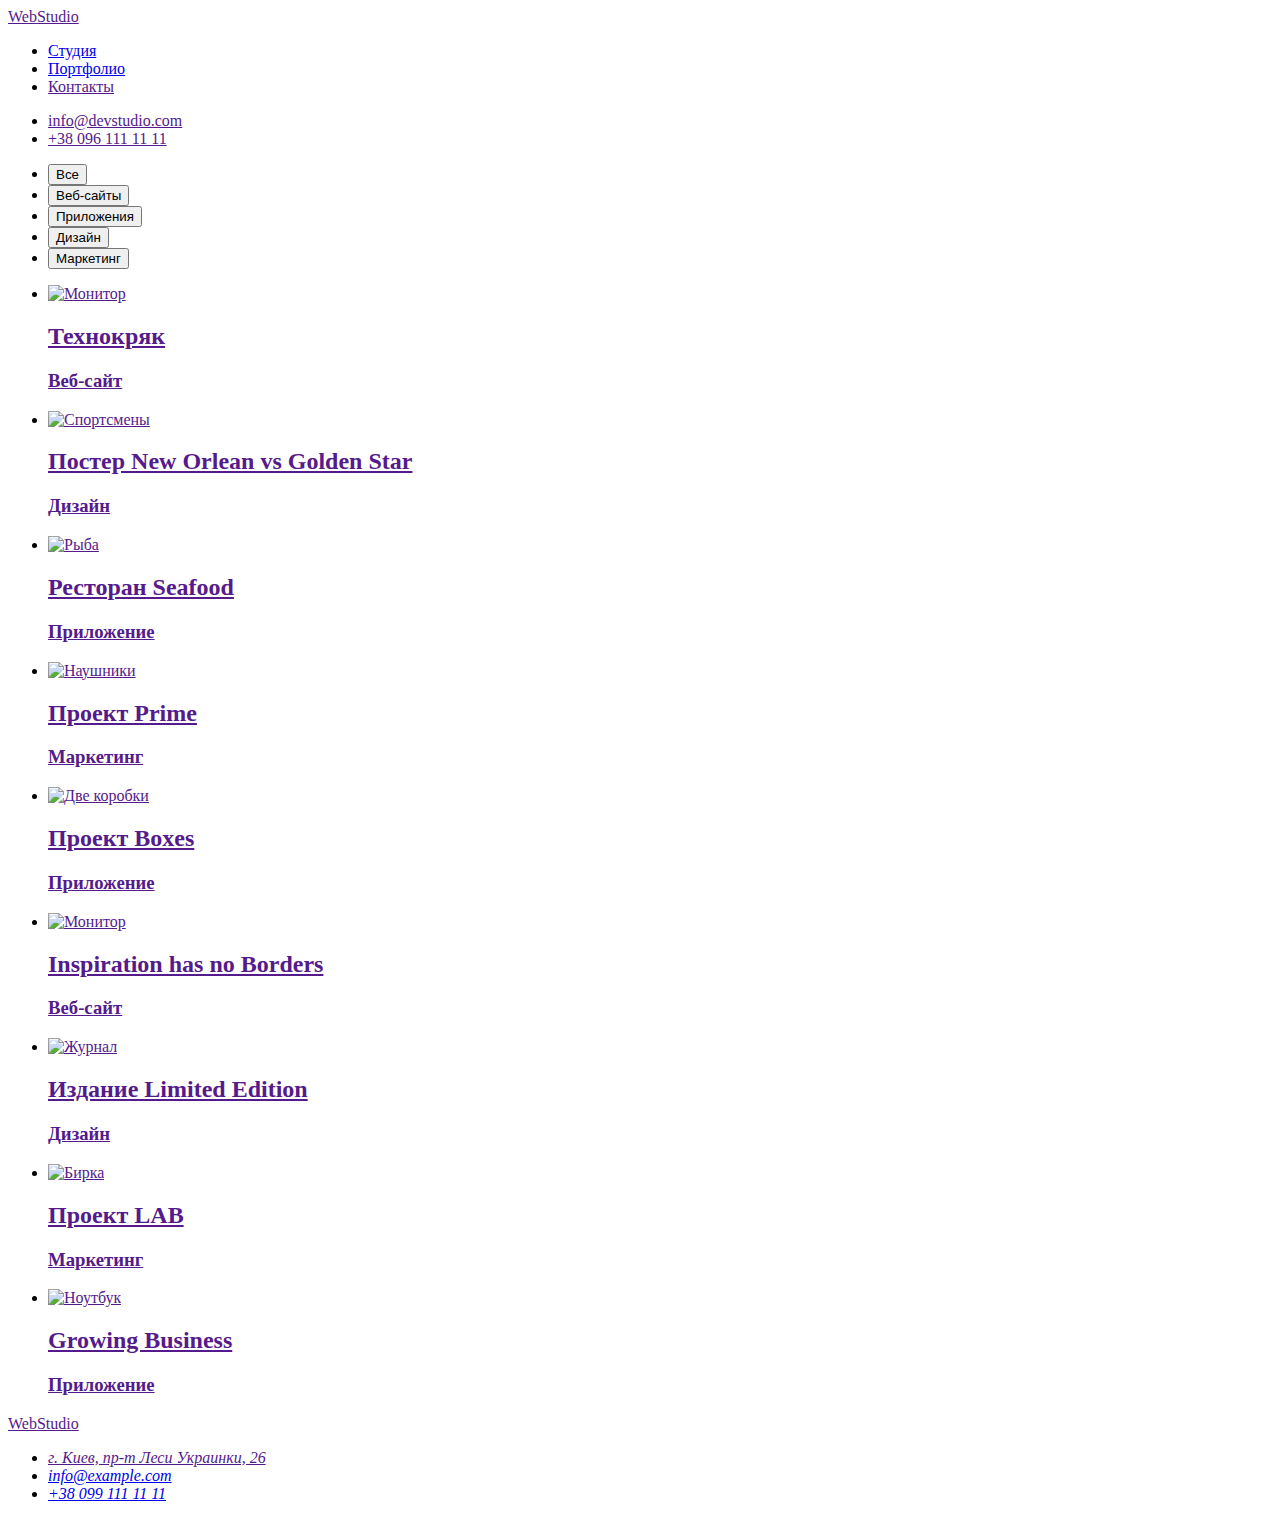
==== portfolio.html @ 27b22e04 "Create portfolio.html" ====
<!DOCTYPE html>
<html lang="ru">
<head>
    <meta charset="UTF-8">
    <meta http-equiv="X-UA-Compatible" content="IE=edge">
    <meta name="viewport" content="width=device-width, initial-scale=1.0">
    <title>Document</title>
    <link rel="preconnect" href="https://fonts.googleapis.com">
    <link rel="preconnect" href="https://fonts.gstatic.com" crossorigin>
    <link href="https://fonts.googleapis.com/css2?family=Raleway:wght@700&family=Roboto:wght@400;500;700;900&display=swap"
        rel="stylesheet">
    <link rel="stylesheet" href="https://cdnjs.cloudflare.com/ajax/libs/modern-normalize/1.1.0/modern-normalize.min.css"
        integrity="sha512-wpPYUAdjBVSE4KJnH1VR1HeZfpl1ub8YT/NKx4PuQ5NmX2tKuGu6U/JRp5y+Y8XG2tV+wKQpNHVUX03MfMFn9Q=="
        crossorigin="anonymous" referrerpolicy="no-referrer" />
    <link rel="stylesheet" href="./css/reset.css">    
    <link rel="stylesheet" href="./css/styles.css" />
    </head>
        <body>
        <!--Верхня лінія-->
        <header>
            <div class="container header-conteiner">
            <a href="" class="logo">Web<span class="head">Studio</span></a>
    
            <nav>
                <ul class="menu-nav">
                    <li class="list"><a href="./index.html" class="site-nav">Студия</a></li>
                    <li class="list"><a href="./portfolio.html" class="site-nav current">Портфолио</a></li>
                    <li class="list"><a href="" class="site-nav">Контакты</a></li>
                </ul>
    
            </nav>
    
    
            <ul class="auth-header">
                <li class="list"><a href="" class="link-mail">info@devstudio.com</a></li>
                <li class="list"><a href="" class="link-tel">+38 096 111 11 11</a></li>
            </ul>
            </div>
        </header>
<main>
    <!--Портфоліо-->
    <section class="section">
        <div class="container">
        <ul class="filter-conteiner">
            <li class="filter-list"><button class="list filter-btn" type="button">Все</button></li>
            <li class="filter-list"><button class="list filter-btn" type="button">Веб-сайты</button></li>
            <li class="filter-list"><button class="list filter-btn" type="button">Приложения</button></li>
            <li class="filter-list"><button class="list filter-btn" type="button">Дизайн</button></li>
            <li class="filter-list"><button class="list filter-btn" type="button">Маркетинг</button></li>
        </ul>
        <h1 hidden>Проэкты</h1>
        <ul class="project">
            <li class="item">
                <a href="" class="link">
                    <img class="item-img" src="./images/img5.jpg" alt="Монитор" width="370" height="294">
                    <div class="project-card">
                        <h2 class="project-title">Технокряк</h2>
                        <h3 class="site-title">Веб-сайт</h3>
                    </div>
                </a>
            </li>
            <li class="item">
                <a href="" class="link">
                    <img class="item-img" src="./images/img6.jpg" alt="Спортсмены" width="370" height="294">
                    <div class="project-card">
                        <h2 class="project-title">Постер New Orlean vs Golden Star</h2>
                        <h3 class="site-title">Дизайн</h3>
                    </div>
                </a>
            </li>
            <li class="item">
                <a href="" class="link">
                    <img class="item-img" src="./images/img7.jpg" alt="Рыба" width="370" height="294">
                    <div class="project-card">
                        <h2 class="project-title">Ресторан Seafood</h2>
                        <h3 class="site-title">Приложение</h3>
                    </div>
                </a>
            </li>
            <li class="item">
                <a href="" class="link">
                    <img class="item-img" src="./images/img8.jpg" alt="Наушники" width="370" height="294">
                    <div class="project-card">
                        <h2 class="project-title">Проект Prime</h2>
                        <h3 class="site-title">Маркетинг</h3>
                    </div>
                </a>
            </li>
            <li class="item">
                <a href="" class="link">
                    <img class="item-img" src="./images/img9.jpg" alt="Две коробки" width="370" height="294">
                    <div class="project-card">
                        <h2 class="project-title">Проект Boxes</h2>
                        <h3 class="site-title">Приложение</h3>
                    </div>
                </a>
            </li>
            <li class="item">
                <a href="" class="link">
                    <img class="item-img" src="./images/img10.jpg" alt="Монитор" width="370" height="294">
                    <div class="project-card">
                        <h2 class="project-title">Inspiration has no Borders</h2>
                        <h3 class="site-title">Веб-сайт</h3>
                    </div>
                </a>
            </li>
            <li class="item">
                <a href="" class="link">
                    <img class="item-img" src="./images/img11.jpg" alt="Журнал" width="370" height="294">
                    <div class="project-card">
                        <h2 class="project-title">Издание Limited Edition</h2>
                        <h3 class="site-title">Дизайн</h3>
                    </div>
                </a>
            </li>
            <li class="item">
                <a href="" class="link">
                    <img src="./images/img12.jpg" alt="Бирка" width="370" height="294">
                    <div class="project-card">
                        <h2 class="project-title">Проект LAB</h2>
                        <h3 class="site-title">Маркетинг</h3>
                    </div>
                </a>
            </li>
            <li class="item">
                <a href="" class="link">
                    <img class="item-img" src="./images/img13.jpg" alt="Ноутбук" width="370" height="294">
                    <div class="project-card">
                        <h2 class="project-title">Growing Business</h2>
                        <h3 class="site-title">Приложение</h3>
                    </div>
                </a>
            </li>

        </ul>
        </div>
   </section>

</main>
<!--Підвал-->
<footer>
    <div class="container">
        <a href="" class="logo foot-logo">Web<span class="foot">Studio</span></a>
        <address>
            <div class="footer-address">
                <ul>
                    <li class="list foot-list">
                        <a href="" class="foot-link">г. Киев, пр-т Леси Украинки, 26</a>
                    </li>
                    <li class="list foot-list">
                        <a href="mailto:info@example.com" class="foot-mail">info@example.com</a>
                    </li>
                    <li class="list foot-list">
                        <a href="tel:+380991111111" class="foot-tel">+38 099 111 11 11</a>
                    </li>
                </ul>
            </div>
        </address>
    </div>
</footer>
</body>
</html>
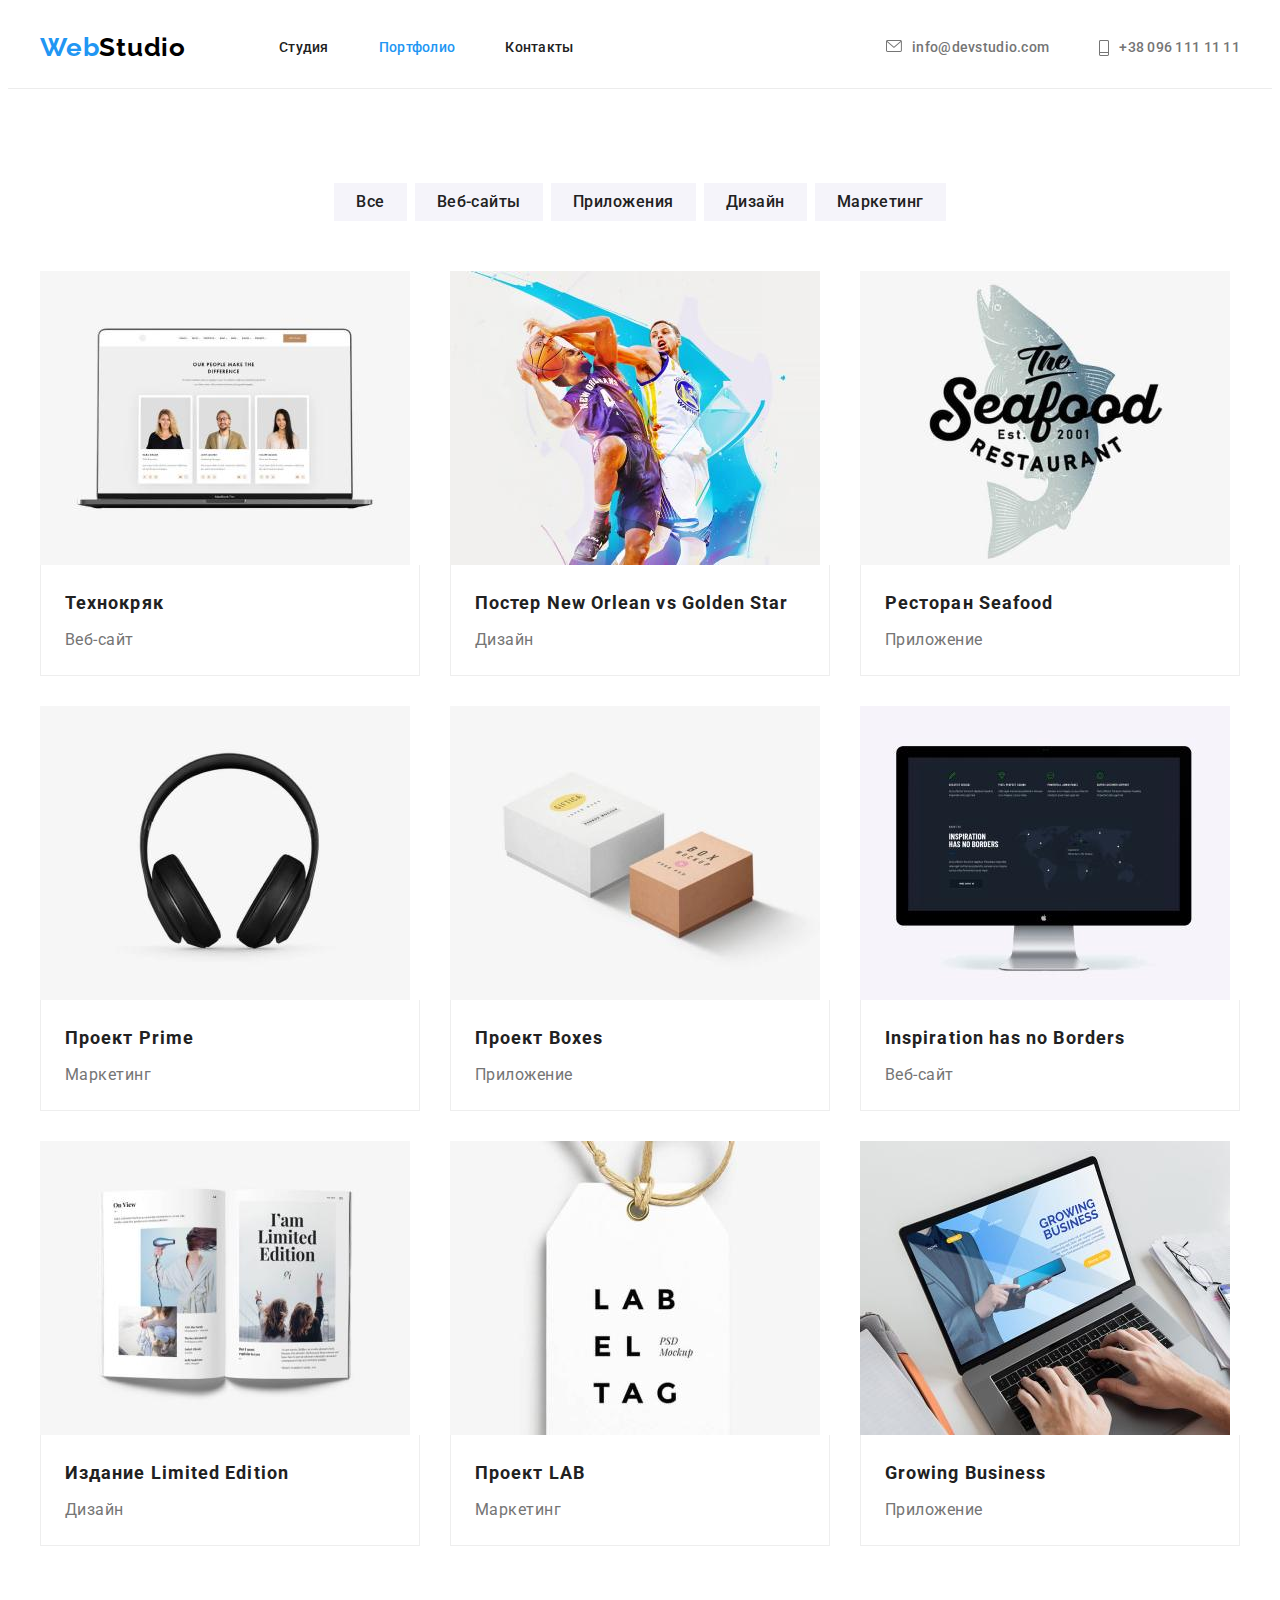
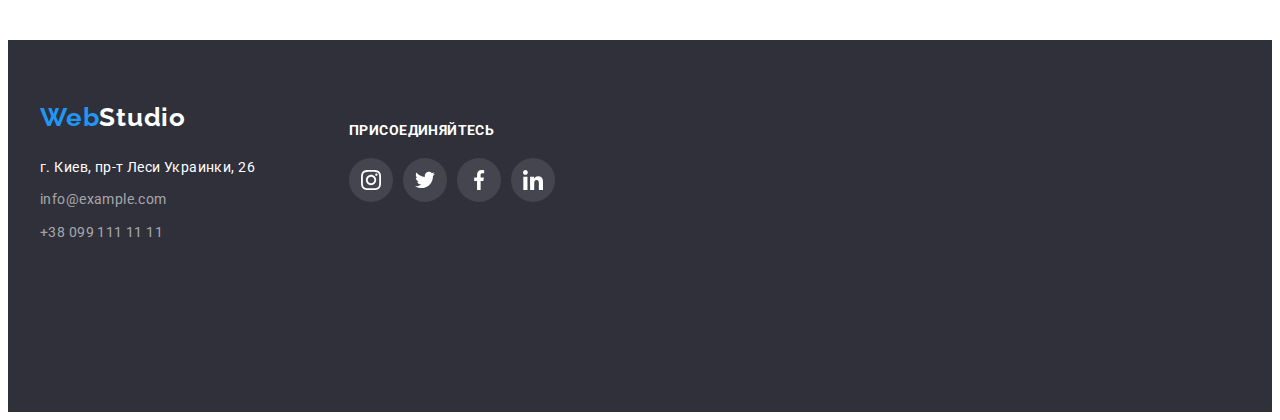
==== commit e25e914d: "Update portfolio.html" ====
--- a/portfolio.html
+++ b/portfolio.html
@@ -32,8 +32,14 @@
     
     
             <ul class="auth-header">
-                <li class="list"><a href="" class="link-mail">info@devstudio.com</a></li>
-                <li class="list"><a href="" class="link-tel">+38 096 111 11 11</a></li>
+                <li class="list"><a href="" class="link-mail"><svg class="header-mail-icon" width="16" height="12">
+                            <use href="./images/icon.svg#icon-envelope"></use>
+                            </use>
+                        </svg> info@devstudio.com</a></li>
+                <li class="list"><a href="" class="link-tel"><svg class="header-tel-icon" width="10" height="16">
+                            <use href="./images/icon.svg#icon-Vector"></use>
+                            </use>
+                        </svg>+38 096 111 11 11</a></li>
             </ul>
             </div>
         </header>
@@ -51,7 +57,7 @@
         <h1 hidden>Проэкты</h1>
         <ul class="project">
             <li class="item">
-                <a href="" class="link">
+                <a href="" class="link project-link">
                     <img class="item-img" src="./images/img5.jpg" alt="Монитор" width="370" height="294">
                     <div class="project-card">
                         <h2 class="project-title">Технокряк</h2>
@@ -60,7 +66,7 @@
                 </a>
             </li>
             <li class="item">
-                <a href="" class="link">
+                <a href="" class="link project-link">
                     <img class="item-img" src="./images/img6.jpg" alt="Спортсмены" width="370" height="294">
                     <div class="project-card">
                         <h2 class="project-title">Постер New Orlean vs Golden Star</h2>
@@ -69,7 +75,7 @@
                 </a>
             </li>
             <li class="item">
-                <a href="" class="link">
+                <a href="" class="link project-link">
                     <img class="item-img" src="./images/img7.jpg" alt="Рыба" width="370" height="294">
                     <div class="project-card">
                         <h2 class="project-title">Ресторан Seafood</h2>
@@ -78,7 +84,7 @@
                 </a>
             </li>
             <li class="item">
-                <a href="" class="link">
+                <a href="" class="link project-link">
                     <img class="item-img" src="./images/img8.jpg" alt="Наушники" width="370" height="294">
                     <div class="project-card">
                         <h2 class="project-title">Проект Prime</h2>
@@ -87,7 +93,7 @@
                 </a>
             </li>
             <li class="item">
-                <a href="" class="link">
+                <a href="" class="link project-link">
                     <img class="item-img" src="./images/img9.jpg" alt="Две коробки" width="370" height="294">
                     <div class="project-card">
                         <h2 class="project-title">Проект Boxes</h2>
@@ -96,7 +102,7 @@
                 </a>
             </li>
             <li class="item">
-                <a href="" class="link">
+                <a href="" class="link project-link">
                     <img class="item-img" src="./images/img10.jpg" alt="Монитор" width="370" height="294">
                     <div class="project-card">
                         <h2 class="project-title">Inspiration has no Borders</h2>
@@ -105,7 +111,7 @@
                 </a>
             </li>
             <li class="item">
-                <a href="" class="link">
+                <a href="" class="link project-link">
                     <img class="item-img" src="./images/img11.jpg" alt="Журнал" width="370" height="294">
                     <div class="project-card">
                         <h2 class="project-title">Издание Limited Edition</h2>
@@ -114,7 +120,7 @@
                 </a>
             </li>
             <li class="item">
-                <a href="" class="link">
+                <a href="" class="link project-link">
                     <img src="./images/img12.jpg" alt="Бирка" width="370" height="294">
                     <div class="project-card">
                         <h2 class="project-title">Проект LAB</h2>
@@ -123,7 +129,7 @@
                 </a>
             </li>
             <li class="item">
-                <a href="" class="link">
+                <a href="" class="link project-link">
                     <img class="item-img" src="./images/img13.jpg" alt="Ноутбук" width="370" height="294">
                     <div class="project-card">
                         <h2 class="project-title">Growing Business</h2>
@@ -139,23 +145,59 @@
 </main>
 <!--Підвал-->
 <footer>
-    <div class="container">
-        <a href="" class="logo foot-logo">Web<span class="foot">Studio</span></a>
-        <address>
-            <div class="footer-address">
-                <ul>
-                    <li class="list foot-list">
-                        <a href="" class="foot-link">г. Киев, пр-т Леси Украинки, 26</a>
-                    </li>
-                    <li class="list foot-list">
-                        <a href="mailto:info@example.com" class="foot-mail">info@example.com</a>
-                    </li>
-                    <li class="list foot-list">
-                        <a href="tel:+380991111111" class="foot-tel">+38 099 111 11 11</a>
-                    </li>
-                </ul>
-            </div>
-        </address>
+    <div class="container footer-conteiner">
+        <div class="address-logo">
+            <a href="" class="logo foot-logo">Web<span class="foot">Studio</span></a>
+            <address>
+                <div class="footer-address">
+                    <ul>
+                        <li class="list foot-list">
+                            <a href="" class="foot-link">г. Киев, пр-т Леси Украинки, 26</a>
+                        </li>
+                        <li class="list foot-list">
+                            <a href="mailto:info@example.com" class="foot-mail">info@example.com</a>
+                        </li>
+                        <li class="list foot-list">
+                            <a href="tel:+380991111111" class="foot-tel">+38 099 111 11 11</a>
+                        </li>
+                    </ul>
+                </div>
+            </address>
+        </div>
+
+        <div class="social-slogan">
+            <p class="slogan">присоединяйтесь</p>
+            <ul class="team-social-list list">
+                <li class="team-social-item">
+                    <a href="" class="slogan-social-link">
+                        <svg class="slogan-social-icon" width="20" height="20">
+                            <use href='./images/icon.svg#icon-instagram'></use>
+                        </svg>
+                    </a>
+                </li>
+                <li class="team-social-item">
+                    <a href="" class="slogan-social-link">
+                        <svg class="slogan-social-icon" width="20" height="20">
+                            <use href='./images/icon.svg#icon-twitter'></use>
+                        </svg>
+                    </a>
+                </li>
+                <li class="team-social-item">
+                    <a href="" class="slogan-social-link">
+                        <svg class="slogan-social-icon" width="20" height="20">
+                            <use href='./images/icon.svg#icon-facebook'></use>
+                        </svg>
+                    </a>
+                </li>
+                <li class="team-social-item">
+                    <a href="" class="slogan-social-link">
+                        <svg class="slogan-social-icon" width="20" height="20">
+                            <use href='./images/icon.svg#icon-linkedin'></use>
+                        </svg>
+                    </a>
+                </li>
+            </ul>
+        </div>
     </div>
 </footer>
 </body>
--- a/css/styles.css
+++ b/css/styles.css
@@ -0,0 +1,554 @@
+:root {
+	--accent-color: #2196f3;
+	--second-logo-color: #000000;
+	--main-color: #ffffff;
+	--second-color: #212121;
+	--link-color: #ffffff96;
+	--text-color: #757575;
+	--second-bg-color: #f5f4fa;
+	--main-bg-color: #e5e5e5;
+	--foot-bg-color: #2f303a;
+	--btn-hover-color: #188ce8;
+	--stroke-color: #eeeeee;
+	--line-color: #ececec;
+	--icon-color: #afb1b8;
+}
+
+body {
+	font-family: Roboto, sans-serif;
+	background-color: var(--main-color);
+	color: var(--text-color);
+}
+ul {
+	list-style: none;
+	padding: 0;
+}
+ul,
+li,
+nav,
+span {
+	display: inline-block;
+}
+
+img {
+	display: block;
+	max-width: 100%;
+	height: auto;
+}
+/*-------Верхня лінія--------*/
+/*-------1600*80--------*/
+.logo {
+	font-family: Raleway;
+	font-style: normal;
+	font-weight: 700;
+	font-size: 26px;
+	line-height: 1.38;
+	letter-spacing: 0.03em;
+	text-decoration: inherit;
+	margin-right: 93px;
+	color: var(--accent-color);
+}
+span.head {
+	color: var(--second-logo-color);
+}
+.site-nav {
+	display: block;
+	padding-top: 32px;
+	padding-bottom: 32px;
+	font-weight: 500;
+	font-size: 14px;
+	line-height: 1.14;
+	letter-spacing: 0.02em;
+	color: var(--second-color);
+	text-decoration: inherit;
+}
+.site-nav:hover,
+.site-nav:focus {
+	color: var(--accent-color);
+}
+.menu-nav .site-nav.current {
+	color: var(--accent-color);
+}
+.menu-nav {
+	display: flex;
+}
+.menu-nav .list:not(:last-child) {
+	margin-right: 50px;
+}
+.menu-nav .list {
+	display: block;
+}
+.header-conteiner {
+	align-items: center;
+}
+
+.auth-header,
+.header-conteiner {
+	display: flex;
+}
+.auth-header {
+	margin-left: auto;
+}
+
+.auth-header .list + .list {
+	margin-left: 50px;
+}
+
+.link-mail {
+	display: flex;
+	font-weight: 500;
+	font-size: 14px;
+	line-height: 1.14;
+	letter-spacing: 0.02em;
+	text-decoration: inherit;
+	color: var(--text-color);
+}
+.link-mail:hover,
+.link-mail:focus {
+	color: var(--accent-color);
+}
+.header-mail-icon {
+	fill: var(--text-color);
+	align-content: center;
+	margin-right: 10px;
+}
+.link-mail:hover .header-mail-icon,
+.link-mail:focus .header-mail-icon {
+	fill: var(--accent-color);
+}
+
+.link-tel {
+	display: flex;
+	font-weight: 500;
+	font-size: 14px;
+	line-height: 1.14;
+	letter-spacing: 0.02em;
+	text-decoration: inherit;
+	color: var(--text-color);
+}
+.link-tel:hover,
+.link-tel:focus {
+	color: var(--accent-color);
+}
+.header-tel-icon {
+	fill: var(--text-color);
+	align-content: center;
+	margin-right: 10px;
+}
+.link-tel:hover .header-tel-icon,
+.link-tel:focus .header-tel-icon {
+	fill: var(--accent-color);
+}
+/*------- Шапка--------- */
+
+.section {
+	padding-top: 94px;
+	padding-bottom: 94px;
+}
+header {
+	min-height: 80px;
+	border-bottom: 1px solid var(--line-color);
+}
+.container {
+	width: 1200px;
+	padding-left: 15px;
+	padding-right: 15px;
+	margin: 0 auto;
+}
+
+.hero {
+	min-height: 600px;
+	max-width: 1600px;
+	margin-left: auto;
+	margin-right: auto;
+	padding-top: 200px;
+	padding-bottom: 200px;
+	background-image: linear-gradient(to right, rgba(47, 48, 58, 0.4), rgba(47, 48, 58, 0.4)), url(../images/img14.jpg);
+	background-repeat: no-repeat;
+	background-size: cover;
+	background-position: center;
+}
+
+.hero-title {
+	width: 696px;
+	height: 120px;
+	font-weight: 900;
+	font-size: 44px;
+	line-height: 1.36;
+	text-align: center;
+	letter-spacing: 0.06em;
+	text-transform: uppercase;
+	margin-left: auto;
+	margin-right: auto;
+	margin-bottom: 30px;
+	color: var(--main-color);
+}
+button {
+	cursor: pointer;
+}
+.hero-btn {
+	display: block;
+	align-items: center;
+	text-align: center;
+	margin-left: auto;
+	margin-right: auto;
+	width: 200px;
+	height: 50px;
+	border-radius: 4px;
+	border-style: none;
+
+	font-family: inherit;
+	font-style: normal;
+	font-weight: 700;
+	font-size: 16px;
+	line-height: 1.87;
+	letter-spacing: 0.06em;
+	color: var(--main-color);
+	background-color: var(--accent-color);
+}
+.hero-btn:hover,
+.hero-btn:focus {
+	background-color: var(--btn-hover-color);
+	border-radius: 0;
+}
+
+/*--------Особливості--------*/
+
+.features {
+	padding-bottom: 0;
+}
+.features-section {
+	display: flex;
+}
+
+.features-section .list:not(:last-child) {
+	margin-right: 30px;
+}
+.features-conteiner {
+	display: flex;
+	width: 270px;
+	height: 120px;
+	background-color: var(--second-bg-color);
+	border-radius: 4px;
+	margin-bottom: 30px;
+	align-items: center;
+	justify-content: center;
+}
+
+.features-title {
+	margin-bottom: 10px;
+	font-weight: 700;
+	font-size: 14px;
+	line-height: 1.14;
+	letter-spacing: 0.03em;
+	text-transform: uppercase;
+	color: var(--second-color);
+}
+.features-text {
+	width: 270px;
+	min-height: 75px;
+	font-size: 14px;
+	line-height: 1.71;
+	letter-spacing: 0.03em;
+	color: var(--text-color);
+}
+/*-------Чим ми займаємось-------*/
+
+.about {
+	display: flex;
+}
+.about-title,
+.team-title,
+.client-title {
+	margin-bottom: 50px;
+	font-weight: 700;
+	font-size: 36px;
+	line-height: 1.17;
+	text-align: center;
+	letter-spacing: 0.03em;
+	color: var(--second-color);
+}
+
+.about .list:not(:last-child) {
+	margin-right: 30px;
+}
+/*--------Наша команда--------*/
+
+.team {
+	background-color: var(--second-bg-color);
+	min-height: 648px;
+}
+
+.team-section {
+	display: flex;
+}
+.team-section .list:not(:last-child) {
+	margin-right: 30px;
+}
+
+.team-section > .list {
+	box-shadow: 0px 1px 3px rgba(0, 0, 0, 0.12), 0px 1px 1px rgba(0, 0, 0, 0.14), 0px 2px 1px rgba(0, 0, 0, 0.2);
+	border-radius: 0px 0px 4px 4px;
+}
+.team-card {
+	padding-top: 30px;
+	padding-bottom: 30px;
+	background-color: var(--main-color);
+}
+.team-name {
+	margin-bottom: 10px;
+	font-weight: 500;
+	font-size: 16px;
+	line-height: 1.19;
+	text-align: center;
+	letter-spacing: 0.03em;
+	color: var(--second-color);
+}
+.team-position {
+	margin-bottom: 16px;
+	font-size: 16px;
+	line-height: 1.19;
+	text-align: center;
+	letter-spacing: 0.03em;
+	color: var(--text-color);
+}
+.team-social-list {
+	display: flex;
+	justify-content: center;
+}
+.team-social-item {
+	width: 44px;
+	height: 44px;
+}
+.team-social-list .team-social-item:nth-child(n + 2) {
+	margin-left: 10px;
+}
+.team-social-link {
+	width: 100%;
+	height: 100%;
+	display: block;
+	background-color: var(--main-color);
+	border-radius: 50%;
+	display: flex;
+	align-items: center;
+	justify-content: center;
+}
+.team-social-link:hover,
+.team-social-link:focus {
+	background-color: var(--accent-color);
+}
+.team-social-icon {
+	fill: var(--icon-color);
+}
+.team-social-link:hover .team-social-icon,
+.team-social-link:focus .team-social-icon {
+	fill: var(--main-color);
+}
+/*----Постійні клієнти----*/
+.client-section {
+	display: flex;
+	justify-content: space-between;
+}
+.client-logo-link {
+	display: flex;
+	justify-content: center;
+	width: 170px;
+	height: 92px;
+	border: 1px solid var(--icon-color);
+	box-sizing: border-box;
+	border-radius: 4px;
+	align-items: center;
+}
+.client-logo-link:hover {
+	border: 1px solid var(--accent-color);
+}
+.client-logo-link:hover .client-logo-icon {
+	fill: var(--accent-color);
+}
+.client-logo-icon {
+	display: flex;
+	fill: var(--icon-color);
+}
+/*--------Підвал---------*/
+
+footer {
+	background-color: var(--foot-bg-color);
+	min-height: 252px;
+	padding-top: 60px;
+	padding-bottom: 60px;
+}
+span.foot {
+	color: var(--main-color);
+}
+.footer-conteiner {
+	display: flex;
+}
+.address-logo {
+	margin-right: 70px;
+}
+.foot-link {
+	display: block;
+	margin-bottom: 9px;
+	font-style: normal;
+	font-weight: normal;
+	font-size: 14px;
+	line-height: 1.71;
+	letter-spacing: 0.03em;
+	text-decoration: inherit;
+	color: var(--main-color);
+}
+.foot-mail {
+	display: block;
+	margin-bottom: 9px;
+	font-style: normal;
+	font-weight: normal;
+	font-size: 14px;
+	line-height: 1.71;
+	letter-spacing: 0.03em;
+	text-decoration: inherit;
+	color: var(--link-color);
+}
+.foot-tel {
+	display: block;
+	font-style: normal;
+	font-weight: normal;
+	font-size: 14px;
+	line-height: 1.71;
+	letter-spacing: 0.03em;
+	text-decoration: inherit;
+	color: var(--link-color);
+}
+.foot-link:hover,
+.foot-link:focus,
+.foot-mail:hover,
+.foot-tel:hover,
+.foot-mail:focus,
+.foot-tel:focus {
+	color: var(--accent-color);
+}
+
+.footer-address {
+	display: flex;
+	flex-wrap: wrap;
+	width: 231px;
+	margin-top: 20px;
+}
+.social-slogan {
+	margin-top: 22px;
+}
+.slogan {
+	width: 145px;
+	height: 16px;
+	font-weight: bold;
+	font-size: 14px;
+	line-height: 16px;
+	letter-spacing: 0.03em;
+	text-transform: uppercase;
+	margin-bottom: 20px;
+	color: var(--main-color);
+}
+.slogan-social-link {
+	width: 100%;
+	height: 100%;
+	display: block;
+	border-radius: 50%;
+	display: flex;
+	align-items: center;
+	justify-content: center;
+	background: rgba(255, 255, 255, 0.1);
+}
+.slogan-social-link:hover,
+.slogan-social-link:focus {
+	background-color: var(--accent-color);
+}
+.slogan-social-icon {
+	fill: var(--main-color);
+}
+/*------------Портфоліо------------*/
+
+.filter-conteiner {
+	display: flex;
+	justify-content: center;
+	margin-left: auto;
+	margin-right: auto;
+	margin-bottom: 50px;
+}
+
+.filter-list:not(:last-child) {
+	margin-right: 8px;
+}
+.filter-btn {
+	border-style: none;
+	padding: 6px 22px;
+	font-family: inherit;
+	font-style: normal;
+	font-weight: 500;
+	font-size: 16px;
+	line-height: 1.62;
+	text-align: center;
+	letter-spacing: 0.03em;
+	background: var(--second-bg-color);
+	color: var(--second-color);
+}
+
+.filter-btn:hover,
+.filter-btn:focus {
+	background: var(--accent-color);
+	color: var(--main-color);
+	box-shadow: 0px 3px 1px rgba(0, 0, 0, 0.1), 0px 1px 2px rgba(0, 0, 0, 0.08), 0px 2px 2px rgba(0, 0, 0, 0.12);
+	border-radius: 4px;
+}
+.link {
+	text-decoration: none;
+}
+
+.project {
+	display: flex;
+	flex-wrap: wrap;
+	margin-right: -30px;
+}
+
+.project > .item {
+	margin-right: 30px;
+	flex-basis: calc(100% / 3 - 30px);
+}
+
+.project .item:not(:nth-last-child(-n + 3)) {
+	margin-bottom: 30px;
+}
+.item:nth-child(3n) {
+	margin-right: 0;
+}
+.project-link {
+	display: block;
+}
+.project-link:hover,
+.project-link:focus {
+	box-shadow: 0px 1px 1px rgba(0, 0, 0, 0.12), 0px 4px 4px rgba(0, 0, 0, 0.06), 1px 4px 6px rgba(0, 0, 0, 0.16);
+}
+.project-title {
+	margin-bottom: 4px;
+	font-weight: bold;
+	font-size: 18px;
+	line-height: 2;
+	letter-spacing: 0.06em;
+	color: var(--second-color);
+}
+.site-title {
+	font-style: normal;
+	font-weight: normal;
+	font-size: 16px;
+	line-height: 1.87;
+	letter-spacing: 0.03em;
+	text-decoration: inherit;
+	color: var(--text-color);
+}
+.project-card {
+	background: var(--main-color);
+	border: 1px solid var(--stroke-color);
+	box-sizing: border-box;
+	border-top: none;
+	padding-top: 20px;
+	padding-bottom: 20px;
+	padding-left: 24px;
+}
